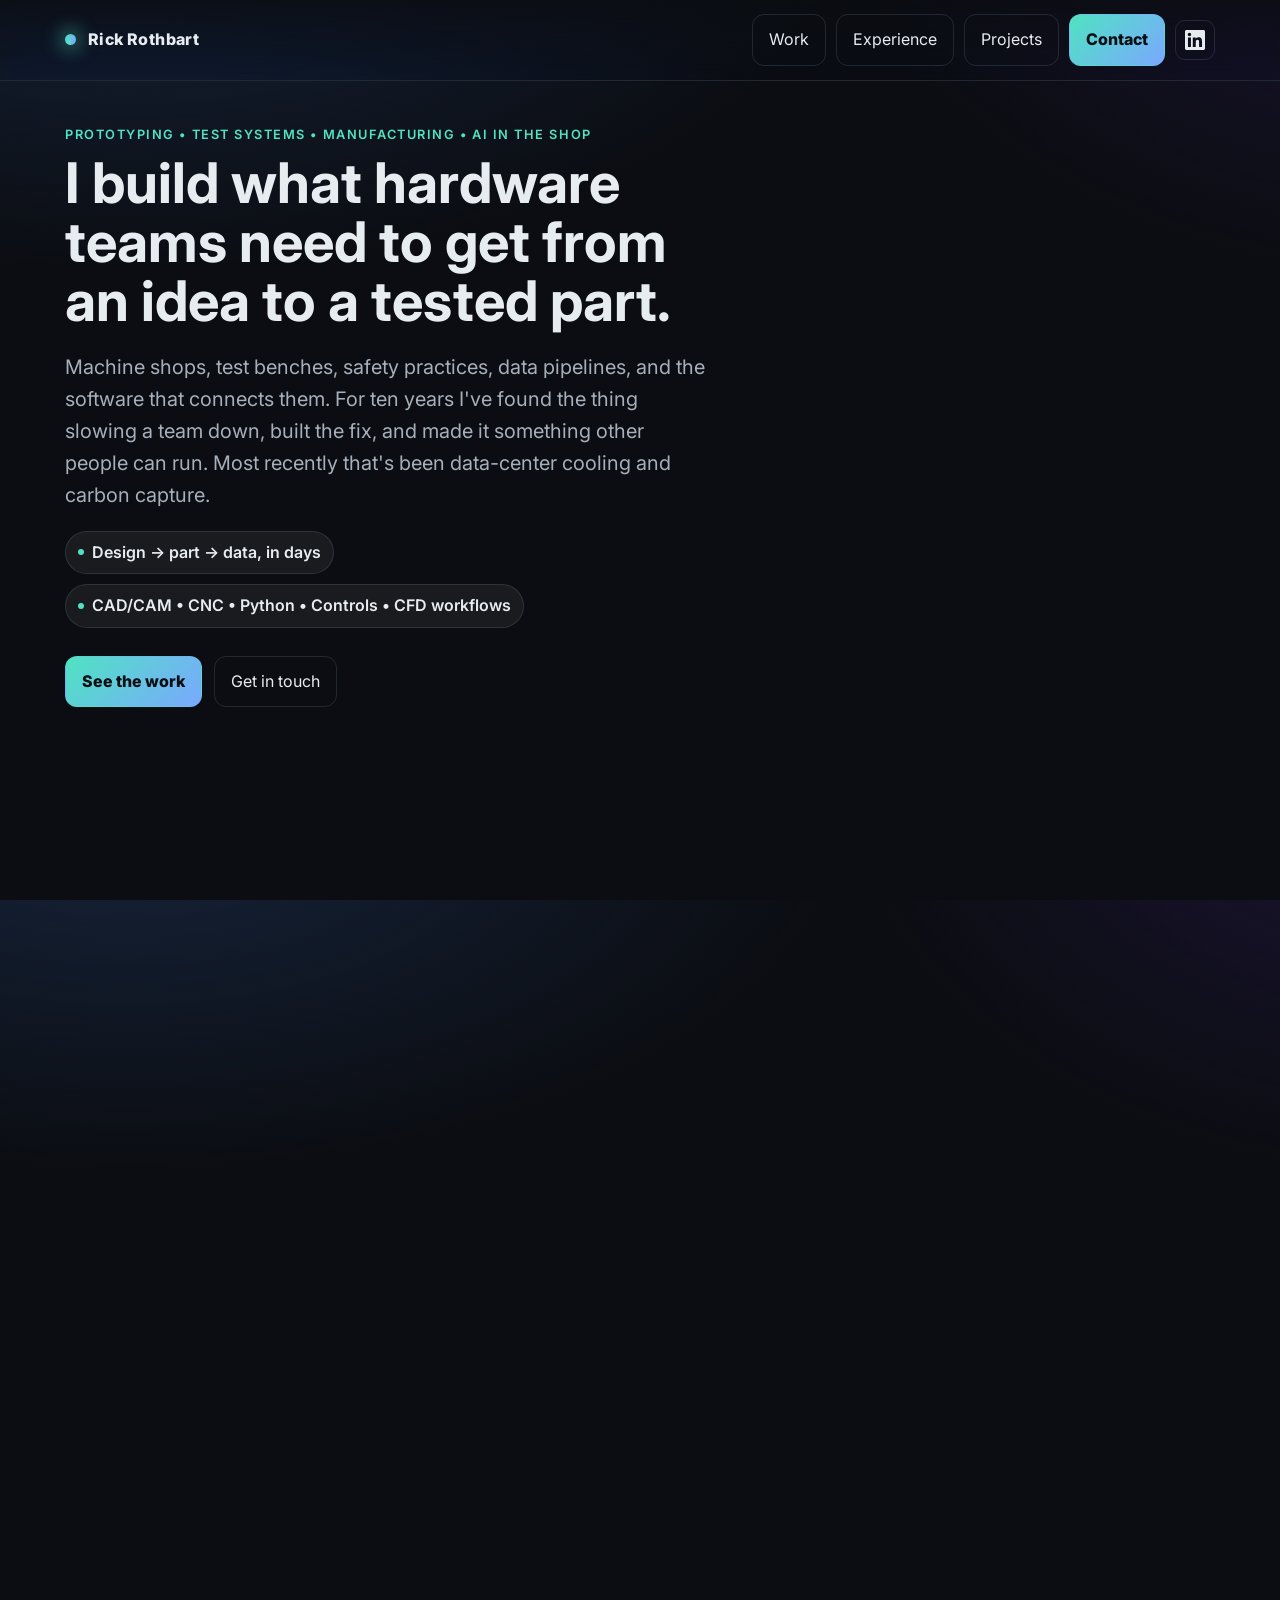
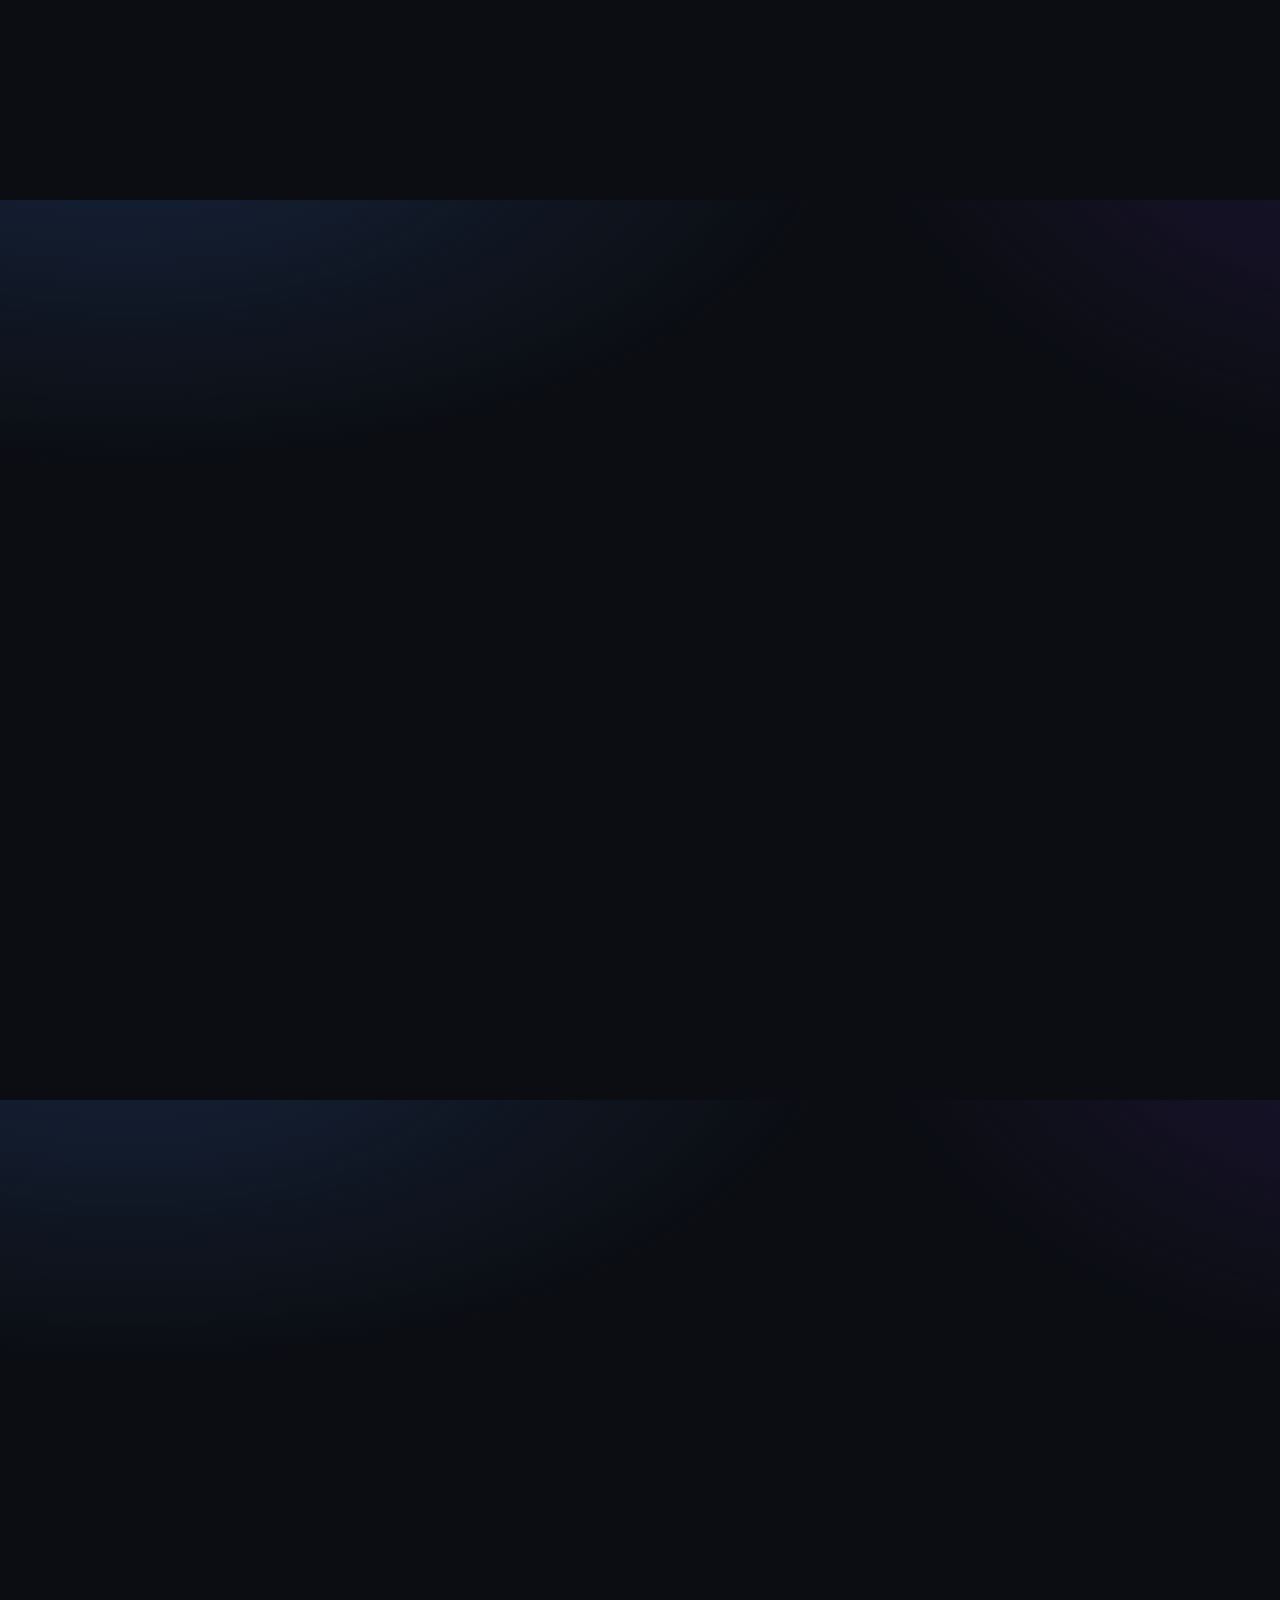
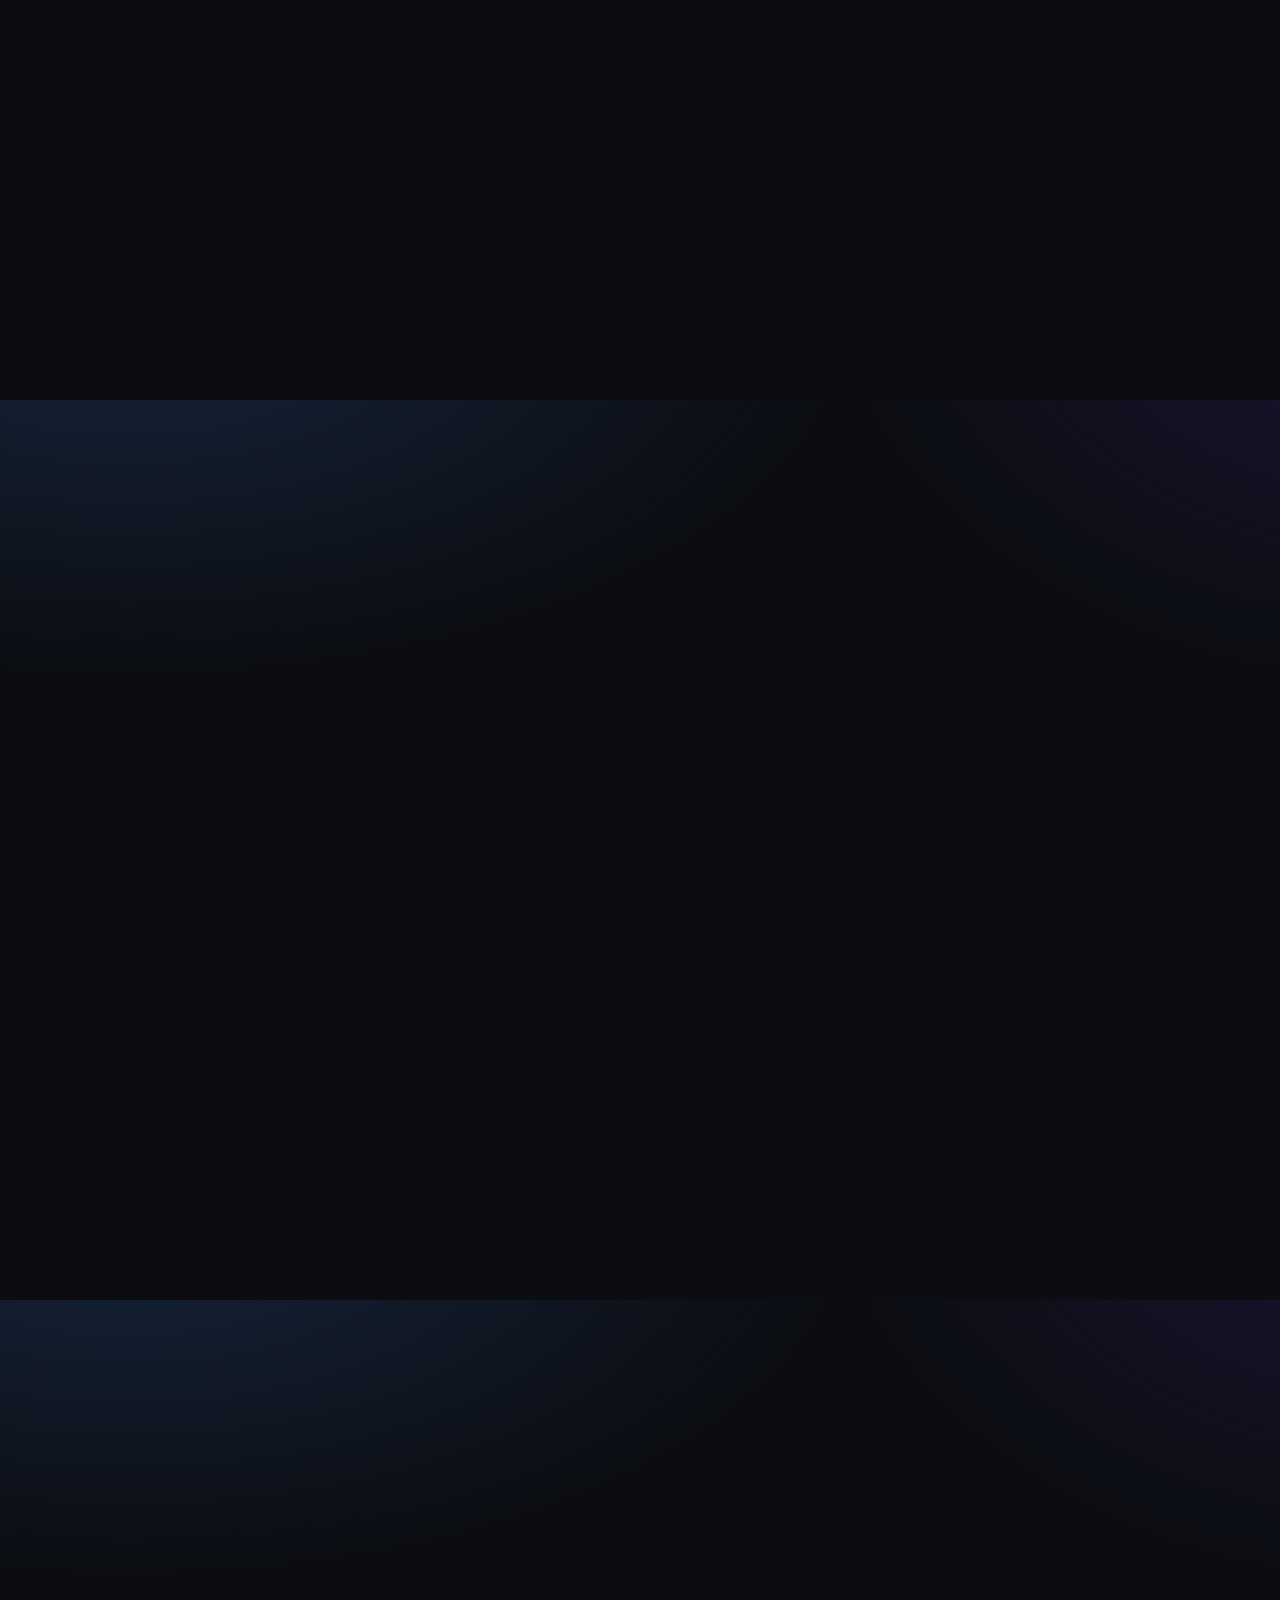
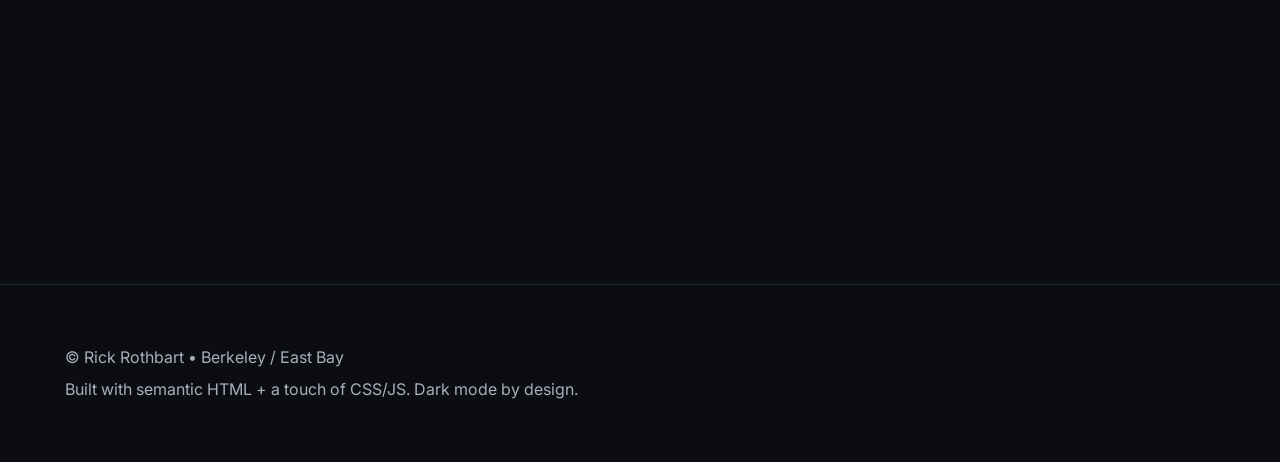
==== rickrothbart.html @ 68c0eac2 "Reframe portfolio around capability building and add Orbital work Rewrite the hero, add a What I Do " ====
<!DOCTYPE html>
<html lang="en">

<head>
  <meta charset="utf-8" />
  <meta name="viewport" content="width=device-width, initial-scale=1, viewport-fit=cover" />
  <title>Rick Rothbart — Prototyping, Test Systems & Engineering Capability</title>
  <meta name="description" content="Rick Rothbart builds the shops, test benches, safety practices and software that hardware R&amp;D teams need to get from an idea to a tested part." />
  
  <!-- Favicon -->
  <link rel="icon" type="image/svg+xml" href="favicon.svg">
  <link rel="icon" type="image/x-icon" href="favicon.ico">
  <link rel="apple-touch-icon" sizes="180x180" href="apple-touch-icon.svg">
  <link rel="manifest" href="site.webmanifest">
  
  <link rel="preconnect" href="https://fonts.googleapis.com">
  <link href="https://fonts.googleapis.com/css2?family=Inter:wght@300;400;600;800&display=swap" rel="stylesheet">
  <script src="https://www.google.com/recaptcha/api.js" async defer></script>
  <style>
    :root {
      --bg: #0b0d12;
      --panel: #11141c;
      --ink: #e7ecf1;
      --muted: #a7b0ba;
      --brand: #50e3c2;
      --brand-2: #7aa8ff;
      --outline: rgba(127, 150, 173, .20);
      --glass: rgba(255, 255, 255, .06);

      /* Logo card system */
      --logo-height: 120px;
      /* desktop */
      --logo-height-sm: 90px;
      /* mobile */
      --logo-pad: 18px;
      --logo-radius: 18px;
    }

    * {
      box-sizing: border-box
    }

    html,
    body {
      height: 100%
    }

    body {
      margin: 0;
      background:
        radial-gradient(1200px 600px at 10% -10%, #142034 10%, transparent 60%),
        radial-gradient(900px 700px at 110% -20%, #1b1432 10%, transparent 65%),
        var(--bg);
      color: var(--ink);
      font: 16px/1.6 Inter, system-ui, -apple-system, Segoe UI, Roboto, "Helvetica Neue", Arial, sans-serif;
      overflow-x: hidden;
    }

    /* Layout */
    .container {
      width: min(1150px, 92vw);
      margin-inline: auto
    }

    /* Mobile container adjustments */
    @media (max-width: 900px) {
      .container {
        width: min(1150px, 90vw);
        padding-left: max(env(safe-area-inset-left), 16px);
        padding-right: max(env(safe-area-inset-right), 16px);
      }
    }

    section {
      padding: 88px 0
    }

    .grid {
      display: grid;
      gap: 28px
    }

    .two {
      grid-template-columns: 1.15fr .85fr
    }

    @media (max-width:900px) {
      .two {
        grid-template-columns: 1fr
      }
    }

    /* Header */
    header {
      position: sticky;
      top: 0;
      z-index: 50;
      backdrop-filter: saturate(140%) blur(10px);
      background: linear-gradient(to bottom, rgba(11, 13, 18, .85), rgba(11, 13, 18, .35) 70%, transparent);
      border-bottom: 1px solid var(--outline);
      padding-top: env(safe-area-inset-top);
    }

    .nav {
      display: flex;
      align-items: center;
      justify-content: space-between;
      padding: 14px 0
    }

    /* Mobile header adjustments */
    @media (max-width: 900px) {
      header {
        padding-top: max(env(safe-area-inset-top), 20px);
      }

      .nav {
        padding: 16px 0;
      }
    }

    .logo {
      display: flex;
      align-items: center;
      gap: 12px;
      text-decoration: none;
      color: var(--ink);
      font-weight: 800;
      letter-spacing: .4px
    }

    .logo-dot {
      width: 11px;
      height: 11px;
      border-radius: 50%;
      background: conic-gradient(from 180deg at 50% 50%, var(--brand), var(--brand-2));
      box-shadow: 0 0 18px 6px rgba(80, 227, 194, .35)
    }

    .nav a.btn {
      padding: 9px 14px;
      border: 1px solid var(--outline);
      border-radius: 10px;
      text-decoration: none;
      color: var(--ink)
    }

    .nav a.btn:hover {
      border-color: rgba(255, 255, 255, .35)
    }

    .linkedin-link {
      display: flex;
      align-items: center;
      justify-content: center;
      width: 40px;
      height: 40px;
      border: 1px solid var(--outline);
      border-radius: 10px;
      color: var(--ink);
      text-decoration: none;
      transition: all 0.3s ease;
      background: transparent;
    }

    .linkedin-link:hover {
      border-color: #0077b5;
      background: rgba(0, 119, 181, 0.1);
      color: #0077b5;
      transform: translateY(-1px);
    }

    .linkedin-link svg {
      transition: transform 0.3s ease;
    }

    .linkedin-link:hover svg {
      transform: scale(1.1);
    }

    /* Hero */
    .hero {
      padding-top: 40px
    }

    .kicker {
      color: var(--brand);
      font-weight: 600;
      letter-spacing: .12em;
      text-transform: uppercase;
      font-size: .8rem
    }

    h1 {
      margin: 8px 0 14px;
      font-size: clamp(32px, 5vw, 56px);
      line-height: 1.05
    }

    p.lede {
      color: var(--muted);
      font-size: clamp(16px, 2.4vw, 20px)
    }

    .chip {
      display: inline-flex;
      gap: 8px;
      align-items: center;
      padding: 8px 12px;
      border: 1px solid var(--outline);
      border-radius: 999px;
      background: var(--glass);
      color: var(--ink);
      font-weight: 600
    }

    .chip .dot {
      width: 6px;
      height: 6px;
      border-radius: 999px;
      background: var(--brand)
    }

    /* Photo Card */
    .photo-wrap {
      position: relative;
      aspect-ratio: 4/5;
      border-radius: 22px;
      overflow: hidden;
      background: linear-gradient(180deg, rgba(255, 255, 255, .06), rgba(255, 255, 255, .02));
      border: 1px solid var(--outline);
      box-shadow: 0 30px 80px -20px rgba(0, 0, 0, .65), 0 0 0 1px rgba(255, 255, 255, .02) inset;
      transform-style: preserve-3d;
    }

    .photo-wrap img {
      width: 100%;
      height: 100%;
      object-fit: cover;
      display: block;
      filter: saturate(1.05) contrast(1.02);
      transform: translateZ(0)
    }

    .glow {
      position: absolute;
      inset: auto -30% 8% -30%;
      height: 45%;
      background:
        radial-gradient(45% 65% at 50% 100%, rgba(80, 227, 194, .25), transparent 60%),
        radial-gradient(35% 55% at 75% 70%, rgba(122, 168, 255, .25), transparent 60%);
      filter: blur(40px);
      pointer-events: none;
      mix-blend-mode: screen;
    }

    .tag {
      position: absolute;
      left: 14px;
      top: 14px;
      background: rgba(17, 20, 28, .72);
      border: 1px solid var(--outline);
      padding: 8px 12px;
      border-radius: 10px;
      font-size: .8rem;
      color: var(--muted)
    }

    .flip-hint {
      position: absolute;
      right: 14px;
      bottom: 14px;
      background: rgba(17, 20, 28, .85);
      border: 1px solid var(--outline);
      padding: 6px 10px;
      border-radius: 8px;
      font-size: .75rem;
      color: var(--muted);
      opacity: 0;
      transition: opacity 0.3s ease;
    }

    /* Photo flip card */
    .photo-card {
      position: relative;
      aspect-ratio: 4/5;
      perspective: 1000px;
      cursor: pointer;
    }

    .photo-card-inner {
      position: relative;
      width: 100%;
      height: 100%;
      transition: transform 0.8s cubic-bezier(.4, 2, .6, 1);
      transform-style: preserve-3d;
    }

    .photo-card-front,
    .photo-card-back {
      position: absolute;
      inset: 0;
      backface-visibility: hidden;
      border-radius: 22px;
      overflow: hidden;
    }

    .photo-card-back {
      transform: rotateY(180deg);
      background: linear-gradient(180deg, rgba(255, 255, 255, .06), rgba(255, 255, 255, .02));
      border: 1px solid var(--outline);
      box-shadow: 0 30px 80px -20px rgba(0, 0, 0, .65), 0 0 0 1px rgba(255, 255, 255, .02) inset;
      display: flex;
      align-items: center;
      justify-content: center;
      padding: 24px;
    }

    .about-content {
      text-align: center;
      color: var(--ink);
    }

    .about-content h3 {
      margin: 0 0 16px;
      font-size: 1.4rem;
      color: var(--brand);
    }

    .about-content p {
      margin: 0 0 12px;
      font-size: 0.9rem;
      line-height: 1.5;
      color: var(--muted);
    }

    .skills {
      display: flex;
      flex-wrap: wrap;
      gap: 8px;
      justify-content: center;
      margin-top: 16px;
    }

    .skill-tag {
      display: inline-block;
      padding: 4px 8px;
      border-radius: 12px;
      background: rgba(80, 227, 194, .12);
      color: var(--brand);
      border: 1px solid rgba(80, 227, 194, .25);
      font-size: .75rem;
      font-weight: 600;
    }

    /* Flip on hover (desktop) */
    @media (hover:hover) and (pointer:fine) {
      .photo-card:hover .photo-card-inner {
        transform: rotateY(180deg);
      }

      .photo-card:hover .flip-hint {
        opacity: 1;
      }
    }

    /* Flip on tap (mobile): toggle via JS on touchstart */
    .photo-card.flipped .photo-card-inner {
      transform: rotateY(180deg);
    }

    /* Show hint on mobile */
    @media (max-width: 900px) {
      .flip-hint {
        opacity: 1;
      }
    }

    /* Cards */
    .card {
      background: linear-gradient(180deg, rgba(255, 255, 255, .06), rgba(255, 255, 255, .02));
      border: 1px solid var(--outline);
      border-radius: 18px;
      padding: 22px;
      box-shadow: 0 18px 40px -14px rgba(0, 0, 0, .6), 0 0 0 1px rgba(255, 255, 255, .02) inset;
    }

    .card h3 {
      margin: 0 0 6px;
      font-size: 1.05rem
    }

    .pill {
      display: inline-block;
      padding: 6px 10px;
      border-radius: 999px;
      background: rgba(80, 227, 194, .12);
      color: var(--ink);
      border: 1px solid rgba(80, 227, 194, .25);
      font-size: .8rem
    }

    /* Timeline — RIBBON STYLE */
    .timeline2-scroll {
      overflow-x: unset;
      scrollbar-width: thin;
      scrollbar-color: var(--brand) transparent;
      width: 100%;
      position: relative;
    }

    .timeline2-scroll::-webkit-scrollbar {
      height: 10px
    }

    .timeline2-scroll::-webkit-scrollbar-thumb {
      background: linear-gradient(90deg, var(--brand), var(--brand-2));
      border-radius: 999px
    }

    .timeline2-scroll::-webkit-scrollbar-track {
      background: rgba(255, 255, 255, .04);
      border-radius: 999px
    }

    .timeline2 {
      display: grid;
      grid-template-columns: repeat(3, minmax(0, 1fr));
      grid-template-rows: 1fr 64px 1fr;
      gap: 26px;
      position: relative;
      padding: 10px 6px;
      width: 100%;
      min-width: 0;
    }

    .ribbon {
      grid-column: 1 / -1;
      grid-row: 2;
      height: 16px;
      border-radius: 999px;
      background: #223042;
      position: relative;
      box-shadow: inset 0 0 0 1px rgba(255, 255, 255, .06)
    }

    .ribbon::before {
      content: "";
      position: absolute;
      inset: 0;
      background: repeating-linear-gradient(90deg, transparent 0 94px, rgba(255, 255, 255, .08) 94px 100px)
    }

    .ribbon::after {
      content: "";
      position: absolute;
      right: -18px;
      top: 50%;
      transform: translateY(-50%);
      width: 0;
      height: 0;
      border-top: 12px solid transparent;
      border-bottom: 12px solid transparent;
      border-left: 18px solid #223042;
      filter: drop-shadow(0 0 .5px rgba(255, 255, 255, .35))
    }

    .year {
      display: flex;
      align-items: center;
      justify-content: center;
      grid-row: 2
    }

    .year span {
      display: inline-flex;
      align-items: center;
      justify-content: center;
      width: 76px;
      height: 76px;
      border-radius: 50%;
      background: linear-gradient(180deg, rgba(255, 255, 255, .06), rgba(255, 255, 255, .02));
      border: 1px solid var(--outline);
      font-weight: 800;
      color: var(--ink);
      box-shadow: 0 12px 30px -16px rgba(0, 0, 0, .6)
    }

    /* Flip card */
    .event {
      position: relative
    }

    .event .t-card {
      background: none;
      border: none;
      border-radius: 16px;
      padding: 0;
      box-shadow: none;
      width: 100%;
      max-width: 100%;
      box-sizing: border-box;
      perspective: 1000px;
    }

    .t-card-inner {
      position: relative;
      width: 100%;
      height: 100%;
      min-height: 180px;
      transition: transform 0.7s cubic-bezier(.4, 2, .6, 1);
      transform-style: preserve-3d;
    }

    .t-card-front,
    .t-card-back {
      position: absolute;
      inset: 0;
      display: flex;
      align-items: center;
      justify-content: center;
      backface-visibility: hidden;
      padding: 0;
      border-radius: 16px;
      transition: all 0.3s ease;
    }

    /* Front card - no background by default */
    .t-card-front {
      background: transparent;
      border: none;
      box-shadow: none;
    }

    /* Back card - always has background */
    .t-card-back {
      transform: rotateY(180deg);
      background: linear-gradient(180deg, rgba(255, 255, 255, .06), rgba(255, 255, 255, .02));
      border: 1px solid var(--outline);
      box-shadow: 0 14px 30px -14px rgba(0, 0, 0, .6), 0 0 0 1px rgba(255, 255, 255, .02) inset;
    }

    /* Add background to front card on hover */
    .event .t-card:hover .t-card-front {
      background: linear-gradient(180deg, rgba(255, 255, 255, .06), rgba(255, 255, 255, .02));
      border: 1px solid var(--outline);
      box-shadow: 0 14px 30px -14px rgba(0, 0, 0, .6), 0 0 0 1px rgba(255, 255, 255, .02) inset;
    }

    /* Add background to front card when flipped on mobile */
    .t-card.flipped .t-card-front {
      background: linear-gradient(180deg, rgba(255, 255, 255, .06), rgba(255, 255, 255, .02));
      border: 1px solid var(--outline);
      box-shadow: 0 14px 30px -14px rgba(0, 0, 0, .6), 0 0 0 1px rgba(255, 255, 255, .02) inset;
    }

    /* Flip on hover (desktop) */
    @media (hover:hover) and (pointer:fine) {
      .event .t-card:hover .t-card-inner {
        transform: rotateY(180deg)
      }
    }

    /* Flip on tap (mobile): toggle via JS on touchstart */
    .t-card.flipped .t-card-inner {
      transform: rotateY(180deg)
    }

    .event.top {
      grid-row: 1
    }

    .event.bottom {
      grid-row: 3
    }

    .event.top::after {
      content: "";
      position: absolute;
      left: 50%;
      bottom: -18px;
      transform: translateX(-50%);
      width: 2px;
      height: 34px;
      background: repeating-linear-gradient(to bottom, rgba(167, 176, 186, .9) 0 6px, transparent 6px 12px)
    }

    .event.bottom::after {
      content: "";
      position: absolute;
      left: 50%;
      top: -18px;
      transform: translateX(-50%);
      width: 2px;
      height: 34px;
      background: repeating-linear-gradient(to top, rgba(167, 176, 186, .9) 0 6px, transparent 6px 12px)
    }

    @media (max-width:900px) {
      .timeline2 {
        min-width: 780px
      }
    }

    @media (max-width:700px) {
      .timeline2 {
        display: flex;
        flex-direction: column;
        min-width: 0;
        width: 100%;
        padding: 6px 0;
        gap: 18px
      }

      .timeline2-scroll {
        overflow-x: visible
      }

      .ribbon,
      .ribbon::after,
      .ribbon::before,
      .year {
        display: none !important
      }

      .event {
        display: flex;
        flex-direction: column;
      }

      .event.top,
      .event.bottom {
        order: 1;
        grid-column: unset;
        grid-row: unset
      }

      .event.top::after,
      .event.bottom::after {
        display: none
      }

      .event .t-card {
        padding: 0
      }

      .mobile-year {
        display: block !important;
        text-align: center;
        margin-top: 8px;
        font-size: 0.85rem;
        font-weight: 600;
        color: var(--muted);
      }
    }

    /* Hide mobile years on desktop */
    .mobile-year {
      display: none;
    }

    /* Logo-only brandmark */
    .brandmark {
      display: flex;
      align-items: center;
      justify-content: center;
      height: var(--logo-height);
      width: auto;
      min-width: var(--logo-height);
      padding: var(--logo-pad);
      border-radius: var(--logo-radius);
      background: white;
      border: 1px solid rgba(255, 255, 255, 0.1);
      box-shadow: 0 4px 12px -4px rgba(0, 0, 0, 0.3);
      transition: all 0.3s ease;
    }

    /* Enhanced shadow on hover */
    .event .t-card:hover .brandmark,
    .t-card.flipped .brandmark {
      box-shadow: 0 8px 25px -8px rgba(0, 0, 0, 0.4);
      transform: translateY(-2px);
    }

    .brandmark img {
      max-height: 100%;
      max-width: 240px;
      width: auto;
      object-fit: contain;
      display: block;
      /* Keep original brand colors by default (no inversion) */
    }

    @media (max-width:700px) {
      :root {
        --logo-height: var(--logo-height-sm)
      }
    }

    /* Footer */
    footer {
      padding: 60px 0;
      color: var(--muted);
      border-top: 1px solid var(--outline)
    }

    /* Scroll reveal */
    .reveal {
      opacity: 0;
      transform: translateY(24px);
      transition: opacity .8s cubic-bezier(.2, .65, .2, 1), transform .8s cubic-bezier(.2, .65, .2, 1)
    }

    .reveal.in {
      opacity: 1;
      transform: none
    }

    /* Buttons */
    .cta {
      display: inline-flex;
      align-items: center;
      gap: 10px;
      padding: 12px 16px;
      border-radius: 12px;
      border: 1px solid transparent;
      background: linear-gradient(135deg, var(--brand), var(--brand-2));
      color: #0a0f14;
      font-weight: 800;
      text-decoration: none
    }

    .cta:hover {
      filter: saturate(1.05) brightness(1.03)
    }

    .ghost {
      display: inline-flex;
      align-items: center;
      gap: 10px;
      padding: 12px 16px;
      border-radius: 12px;
      border: 1px solid var(--outline);
      color: var(--ink);
      text-decoration: none;
      background: transparent
    }

    .ghost:hover {
      border-color: rgba(255, 255, 255, .35)
    }

    /* Button / Chip rows */
    .btn-row {
      display: flex;
      gap: 12px;
      flex-wrap: wrap
    }

    .btn-row.center {
      justify-content: center
    }

    .chip-row {
      display: flex;
      gap: 10px;
      flex-wrap: wrap;
      margin: 18px 0 28px
    }

    /* Contact Form */
    .contact-form {
      display: flex;
      flex-direction: column;
      gap: 20px;
    }

    .form-grid {
      display: grid;
      grid-template-columns: 1fr 1fr;
      gap: 20px;
    }

    .form-group {
      display: flex;
      flex-direction: column;
      gap: 8px;
    }

    .form-group label {
      font-weight: 600;
      font-size: 0.9rem;
      color: var(--ink);
    }

    .form-group input,
    .form-group select,
    .form-group textarea {
      padding: 12px 16px;
      border: 1px solid var(--outline);
      border-radius: 10px;
      background: rgba(255, 255, 255, 0.08);
      color: var(--ink);
      font-family: inherit;
      font-size: 0.95rem;
      transition: border-color 0.3s ease, box-shadow 0.3s ease;
    }

    .form-group input:focus,
    .form-group select:focus,
    .form-group textarea:focus {
      outline: none;
      border-color: var(--brand);
      box-shadow: 0 0 0 3px rgba(80, 227, 194, 0.1);
    }

    .form-group textarea {
      resize: vertical;
      min-height: 120px;
    }

    .form-group input::placeholder,
    .form-group textarea::placeholder {
      color: var(--muted);
      opacity: 0.8;
    }

    .form-group select option {
      background: var(--panel);
      color: var(--ink);
    }

    .form-actions {
      display: flex;
      flex-direction: column;
      gap: 16px;
      align-items: flex-start;
    }

    .form-note {
      font-size: 0.9rem;
      color: var(--muted);
    }

    /* reCAPTCHA styling */
    .g-recaptcha {
      transform: scale(0.9);
      transform-origin: 0 0;
      margin: 8px 0;
    }

    @media (max-width: 600px) {
      .g-recaptcha {
        transform: scale(0.8);
      }
    }

    /* Hamburger Menu Styles */
    .hamburger-btn {
      display: none;
      flex-direction: column;
      justify-content: center;
      align-items: center;
      width: 40px;
      height: 40px;
      border: 1px solid var(--outline);
      border-radius: 10px;
      background: transparent;
      cursor: pointer;
      transition: all 0.3s ease;
      padding: 0;
      gap: 3px;
    }

    .hamburger-btn:hover {
      border-color: rgba(255, 255, 255, .35);
      background: rgba(255, 255, 255, .05);
    }

    .hamburger-line {
      width: 18px;
      height: 2px;
      background: var(--ink);
      border-radius: 1px;
      transition: all 0.3s cubic-bezier(0.4, 0, 0.2, 1);
      transform-origin: center;
    }

    /* Hamburger animation when active */
    .hamburger-btn.active .hamburger-line:nth-child(1) {
      transform: translateY(5px) rotate(45deg);
    }

    .hamburger-btn.active .hamburger-line:nth-child(2) {
      opacity: 0;
      transform: scaleX(0);
    }

    .hamburger-btn.active .hamburger-line:nth-child(3) {
      transform: translateY(-5px) rotate(-45deg);
    }

    /* Mobile Menu Overlay */
    .mobile-menu-overlay {
      position: fixed;
      top: 0;
      left: 0;
      right: 0;
      bottom: 0;
      background: rgba(11, 13, 18, 0.98);
      backdrop-filter: blur(10px);
      z-index: 1000;
      display: flex;
      align-items: center;
      justify-content: center;
      opacity: 0;
      visibility: hidden;
      transition: all 0.3s cubic-bezier(0.4, 0, 0.2, 1);
    }

    .mobile-menu-overlay.active {
      opacity: 1;
      visibility: visible;
    }

    .mobile-menu-content {
      position: relative;
      width: 90%;
      max-width: 400px;
      text-align: center;
      transform: translateY(20px);
      transition: transform 0.3s cubic-bezier(0.4, 0, 0.2, 1);
    }

    .mobile-menu-overlay.active .mobile-menu-content {
      transform: translateY(0);
    }

    .close-btn {
      position: absolute;
      top: -20px;
      right: 0;
      width: 40px;
      height: 40px;
      border: 1px solid var(--outline);
      border-radius: 10px;
      background: rgba(255, 255, 255, 0.05);
      color: var(--ink);
      cursor: pointer;
      transition: all 0.3s ease;
      display: flex;
      align-items: center;
      justify-content: center;
    }

    .close-btn:hover {
      border-color: rgba(255, 255, 255, .35);
      background: rgba(255, 255, 255, .1);
      transform: rotate(90deg);
    }

    .mobile-menu-nav {
      display: flex;
      flex-direction: column;
      gap: 24px;
      margin-top: 40px;
    }

    .mobile-menu-link {
      display: flex;
      align-items: center;
      justify-content: center;
      gap: 12px;
      padding: 16px 24px;
      border: 1px solid var(--outline);
      border-radius: 12px;
      background: rgba(255, 255, 255, 0.05);
      color: var(--ink);
      text-decoration: none;
      font-weight: 600;
      font-size: 1.1rem;
      transition: all 0.3s ease;
      transform: translateY(10px);
      opacity: 0;
    }

    .mobile-menu-overlay.active .mobile-menu-link {
      transform: translateY(0);
      opacity: 1;
    }

    /* Staggered animation for menu links */
    .mobile-menu-overlay.active .mobile-menu-link:nth-child(1) { transition-delay: 0.1s; }
    .mobile-menu-overlay.active .mobile-menu-link:nth-child(2) { transition-delay: 0.15s; }
    .mobile-menu-overlay.active .mobile-menu-link:nth-child(3) { transition-delay: 0.2s; }
    .mobile-menu-overlay.active .mobile-menu-link:nth-child(4) { transition-delay: 0.25s; }

    .mobile-menu-link:hover {
      border-color: rgba(255, 255, 255, .35);
      background: rgba(255, 255, 255, .1);
      transform: translateY(-2px);
    }

    .mobile-menu-link.linkedin {
      background: linear-gradient(135deg, var(--brand), var(--brand-2));
      color: #0a0f14;
      border-color: transparent;
    }

    .mobile-menu-link.linkedin:hover {
      filter: saturate(1.05) brightness(1.03);
      border-color: transparent;
    }

    /* Responsive behavior */
    @media (max-width: 900px) {
      .desktop-nav {
        display: none !important;
      }

      .hamburger-btn {
        display: flex;
      }
    }

    /* Mobile simplifications */
    @media (max-width:600px) {
      .btn-row {
        flex-direction: column
      }

      .btn-row .cta,
      .btn-row .ghost {
        width: 100%;
        justify-content: center
      }

      .chip-row {
        gap: 8px
      }

      .chip {
        width: 100%;
        justify-content: space-between
      }

      .nav a.btn {
        padding: 10px 12px
      }

      .form-grid {
        grid-template-columns: 1fr;
        gap: 16px;
      }

      .form-actions {
        align-items: stretch;
      }

      .form-actions .cta {
        width: 100%;
        justify-content: center;
      }
    }

    /* Creative Projects Grid */
    .projects-grid {
      grid-template-columns: repeat(3, 1fr);
    }

    @media (max-width:900px) {
      .projects-grid {
        grid-template-columns: 1fr;
      }
    }

    .project-card {
      display: flex;
      flex-direction: column;
      height: 100%;
    }

    .project-card h3 {
      margin: 0 0 10px;
      font-size: 1.15rem;
    }

    .project-card p {
      color: var(--muted);
      font-size: 0.95rem;
      line-height: 1.5;
      margin: 0 0 16px;
      flex-grow: 1;
    }

    .project-tags {
      display: flex;
      flex-wrap: wrap;
      gap: 8px;
      margin-bottom: 18px;
    }

    .project-link {
      display: inline-flex;
      align-items: center;
      gap: 8px;
      padding: 10px 14px;
      border: 1px solid var(--outline);
      border-radius: 10px;
      color: var(--ink);
      text-decoration: none;
      font-weight: 600;
      font-size: 0.9rem;
      transition: all 0.3s ease;
      margin-top: auto;
      width: fit-content;
    }

    .project-link:hover {
      border-color: var(--brand);
      color: var(--brand);
    }

    .project-link svg {
      transition: transform 0.3s ease;
    }

    .project-link:hover svg {
      transform: translateX(3px);
    }
    /* Approach + work grids */
    .approach-grid {
      grid-template-columns: repeat(4, 1fr);
      gap: 20px;
    }

    .approach-grid .card p {
      margin: 0;
      color: var(--muted);
      font-size: 0.95rem;
      line-height: 1.5;
    }

    .work-grid {
      grid-template-columns: repeat(3, 1fr);
      gap: 20px;
    }

    @media (max-width:1000px) {
      .approach-grid,
      .work-grid {
        grid-template-columns: repeat(2, 1fr);
      }
    }

    @media (max-width:640px) {
      .approach-grid,
      .work-grid {
        grid-template-columns: 1fr;
      }
    }

    .work-card {
      display: flex;
      flex-direction: column;
    }

    .work-card .org {
      color: var(--brand);
      font-size: .72rem;
      font-weight: 600;
      letter-spacing: .08em;
      text-transform: uppercase;
      margin-bottom: 8px;
    }

    .work-card p {
      font-size: 0.95rem;
      line-height: 1.5;
      margin: 0 0 14px;
    }

    .work-card p:last-child {
      margin: auto 0 0;
      color: var(--muted);
    }
  </style>
</head>

<body>
  <header>
    <div class="container nav">
      <a class="logo" href="#">
        <span class="logo-dot"></span>
        <span>Rick&nbsp;Rothbart</span>
      </a>
      <!-- Desktop Navigation -->
      <nav class="desktop-nav" style="display:flex; gap:10px; align-items:center">
        <a class="ghost" href="#work">Work</a>
        <a class="ghost" href="#experience">Experience</a>
        <a class="ghost" href="#projects">Projects</a>
        <a class="cta" href="#contact">Contact</a>
        <a class="linkedin-link" href="https://www.linkedin.com/in/richardrothbart/" target="_blank" rel="noopener"
          aria-label="LinkedIn Profile">
          <svg width="20" height="20" viewBox="0 0 24 24" fill="currentColor">
            <path
              d="M20.447 20.452h-3.554v-5.569c0-1.328-.027-3.037-1.852-3.037-1.853 0-2.136 1.445-2.136 2.939v5.667H9.351V9h3.414v1.561h.046c.477-.9 1.637-1.85 3.37-1.85 3.601 0 4.267 2.37 4.267 5.455v6.286zM5.337 7.433c-1.144 0-2.063-.926-2.063-2.065 0-1.138.92-2.063 2.063-2.063 1.14 0 2.064.925 2.064 2.063 0 1.139-.925 2.065-2.064 2.065zm1.782 13.019H3.555V9h3.564v11.452zM22.225 0H1.771C.792 0 0 .774 0 1.729v20.542C0 23.227.792 24 1.771 24h20.451C23.2 24 24 23.227 24 22.271V1.729C24 .774 23.2 0 22.222 0h.003z" />
          </svg>
        </a>
      </nav>

      <!-- Mobile Hamburger Menu Button -->
      <button class="hamburger-btn" aria-label="Open mobile menu" aria-expanded="false">
        <span class="hamburger-line"></span>
        <span class="hamburger-line"></span>
        <span class="hamburger-line"></span>
      </button>
    </div>
  </header>

  <!-- Mobile Menu Overlay -->
  <div id="mobileMenuOverlay" class="mobile-menu-overlay">
    <div class="mobile-menu-content">
      <button class="close-btn" aria-label="Close mobile menu">
        <svg width="24" height="24" viewBox="0 0 24 24" fill="none" stroke="currentColor" stroke-width="2">
          <line x1="18" y1="6" x2="6" y2="18"></line>
          <line x1="6" y1="6" x2="18" y2="18"></line>
        </svg>
      </button>
      <nav class="mobile-menu-nav">
        <a class="mobile-menu-link" href="#work">Work</a>
        <a class="mobile-menu-link" href="#experience">Experience</a>
        <a class="mobile-menu-link" href="#projects">Projects</a>
        <a class="mobile-menu-link" href="#contact">Contact</a>
        <a class="mobile-menu-link linkedin" href="https://www.linkedin.com/in/richardrothbart/" target="_blank" rel="noopener">
          <svg width="20" height="20" viewBox="0 0 24 24" fill="currentColor">
            <path d="M20.447 20.452h-3.554v-5.569c0-1.328-.027-3.037-1.852-3.037-1.853 0-2.136 1.445-2.136 2.939v5.667H9.351V9h3.414v1.561h.046c.477-.9 1.637-1.85 3.37-1.85 3.601 0 4.267 2.37 4.267 5.455v6.286zM5.337 7.433c-1.144 0-2.063-.926-2.063-2.065 0-1.138.92-2.063 2.063-2.063 1.14 0 2.064.925 2.064 2.063 0 1.139-.925 2.065-2.064 2.065zm1.782 13.019H3.555V9h3.564v11.452zM22.225 0H1.771C.792 0 0 .774 0 1.729v20.542C0 23.227.792 24 1.771 24h20.451C23.2 24 24 23.227 24 22.271V1.729C24 .774 23.2 0 22.222 0h.003z" />
          </svg>
          LinkedIn
        </a>
      </nav>
    </div>
  </div>

  <!-- HERO -->
  <section class="hero">
    <div class="container grid two">
      <div class="reveal in">
        <span class="kicker">Prototyping • Test Systems • Manufacturing • AI in the Shop</span>
        <h1>I build what hardware teams need to get from an idea to a tested part.</h1>
        <p class="lede">
          Machine shops, test benches, safety practices, data pipelines, and the software that connects them. For ten
          years I've found the thing slowing a team down, built the fix, and made it something other people can run.
          Most recently that's been data-center cooling and carbon capture.
        </p>
        <div class="chip-row">
          <span class="chip"><span class="dot"></span> Design → part → data, in days</span>
          <span class="chip"><span class="dot"></span> CAD/CAM • CNC • Python • Controls • CFD workflows</span>
        </div>
        <div class="btn-row">
          <a class="cta" href="#work">See the work</a>
          <a class="ghost" href="#contact">Get in touch</a>
        </div>
      </div>

      <!-- Photo Card -->
      <div class="reveal">
        <div class="photo-card" data-flip>
          <div class="photo-card-inner">
            <div class="photo-card-front">
              <div class="photo-wrap" aria-label="Portrait of Rick in the Sierra Nevada">
                <img src="rick.jpg" alt="Rick Rothbart outdoors in the Sierra Nevada" loading="lazy" />
                <div class="glow"></div>
                <div class="tag">Berkeley ↔ East Bay</div>
                <div class="flip-hint">Click to learn more</div>
              </div>
            </div>
            <div class="photo-card-back">
              <div class="about-content">
                <h3>About Me</h3>
                <p>Born and raised in the Bay Area, I'm passionate about how we can reduce our impact on our beautiful
                  and fragile world.</p>
                <p>If I'm not building hardware, I'm outside in nature where I feel most inspired.</p>
                <div class="skills">
                  <span class="skill-tag">Backpacking</span>
                  <span class="skill-tag">Art sculptures</span>
                  <span class="skill-tag">Community building</span>
                  <span class="skill-tag">Fixing trucks</span>
                </div>
              </div>
            </div>
          </div>
        </div>
      </div>
    </div>
  </section>

  <!-- APPROACH -->
  <section id="approach" style="padding-bottom:0">
    <div class="container grid" style="gap:20px">
      <div class="reveal">
        <h2 style="margin:0 0 8px; font-size:clamp(24px, 3.2vw, 36px)">What I Do</h2>
        <p class="lede">The projects change. These four things show up in all of them.</p>
      </div>

      <div class="grid approach-grid">
        <article class="card reveal">
          <h3>Build the capability</h3>
          <p>A single prototype helps once. A shop, a bench or a workflow keeps paying off, so I look for what the
            team is missing and build that.</p>
        </article>
        <article class="card reveal">
          <h3>Work across the gaps</h3>
          <p>Mechanical design, machining, fluids, controls, simulation, software. I know enough of each to catch the
            problems that sit between specialists.</p>
        </article>
        <article class="card reveal">
          <h3>Check the evidence</h3>
          <p>Calibrate the fixture, look at the trend and not only the error score, run the hazard review, and keep a
            person in the loop when software drives a machine.</p>
        </article>
        <article class="card reveal">
          <h3>Hand it over</h3>
          <p>Procedures, training and documentation so the thing keeps working when I'm not in the room. I started
            out teaching, and it stuck.</p>
        </article>
      </div>
    </div>
  </section>

  <!-- HIGHLIGHTS -->
  <section id="work">
    <div class="container grid" style="gap:20px">
      <div class="reveal">
        <h2 style="margin:0 0 8px; font-size:clamp(24px, 3.2vw, 36px)">Selected Work</h2>
        <p class="lede">Newest first. The big results belong to the teams; this is the part I built or led.</p>
      </div>

      <div class="grid work-grid">
        <article class="card work-card reveal">
          <span class="org">Orbital Materials · 2025 →</span>
          <h3>In-House Prototyping for Cooling Hardware</h3>
          <p>Led the introduction of CNC machining and 3D printing for the cooling team: picked the manufacturing approach, commissioned the equipment, and set up the CAD/CAM, print-prep and operating workflows.</p>
          <p><span class="pill">Result</span> Suitable parts now go from design to a physical prototype in days. Outside fabrication can take weeks or months, so the team gets more design iterations per test cycle.</p>
        </article>
        <article class="card work-card reveal">
          <span class="org">Orbital Materials · 2025 →</span>
          <h3>AI-Assisted Machining with a Person in the Loop</h3>
          <p>Connected AI engineering software to the CNC so design changes reach the machine faster. Built operator confirmation and machine-state checks into the workflow, with clear limits on what software is allowed to command.</p>
          <p><span class="pill">Result</span> Faster fabrication without handing the machine to software. What I learned on the shop floor went back into the product as merged improvements.</p>
        </article>
        <article class="card work-card reveal">
          <span class="org">Orbital Materials · 2025 →</span>
          <h3>Test Bench: Concept, Hazard Review, Commissioning</h3>
          <p>Proposed the simpler single-cold-plate bench the team adopted and led its early design. Led the hazard reviews, wrote a respiratory protection program with outside specialists, and did the troubleshooting and vendor work to keep rigs running.</p>
          <p><span class="pill">Result</span> A bench the team could operate consistently, with documented safeguards and training in place as testing expanded.</p>
        </article>
        <article class="card work-card reveal">
          <span class="org">Orbital Materials · 2025 →</span>
          <h3>Simulation and Test Data You Can Act On</h3>
          <p>Built tooling to run, monitor and recover CFD simulations, and helped set up the first analysis workflows linking measurements, plots, hypotheses and next experiments. Also set up shared, versioned P&amp;IDs across rigs.</p>
          <p><span class="pill">Result</span> Unblocked colleagues stuck on infrastructure, and caught a model comparison where good-looking aggregate error scores were hiding wrong trends.</p>
        </article>
        <article class="card work-card reveal">
          <span class="org">Noya · 2023–25</span>
          <h3>Thermal-Uniformity Joule-Heating Bench</h3>
          <p>Built a vertical test rig with three thermal cameras at 120° and a Python UI acting as the PID brain to heat sorbents to set-point, log frames to Postgres, and auto-stitch temperature maps.</p>
          <p><span class="pill">Result</span> Cut test time from ~30–40 min/unit to ~5–10 min, freed engineers from babysitting, and unblocked throughput for ~1,000 parts.</p>
        </article>
        <article class="card work-card reveal">
          <span class="org">Noya · 2023–25</span>
          <h3>Pressure-Drop Fixture (500 SLPM)</h3>
          <p>Designed a clamp fixture with load-cell readout for consistent sealing, drove an MFC and differential pressure transmitter from a Raspberry Pi, and logged temp/RH for correlations.</p>
          <p><span class="pill">Result</span> High-throughput, reproducible ∆P across monoliths, calibrated against a known-ID/length pipe model and validated across labs.</p>
        </article>
        <article class="card work-card reveal">
          <span class="org">Noya · 2023–25</span>
          <h3>Modulita Build Leadership</h3>
          <p>Ran daily stand-ups across Controls, Process, Mechanical, and Electrical; sequenced the build schedule, surfaced blockers and at-risk items, and kept leadership current on status.</p>
          <p><span class="pill">Result</span> Hit an aggressive three-week build target and kept four teams unblocked on the critical path.</p>
        </article>
        <article class="card work-card reveal">
          <span class="org">Noya · 2023–25</span>
          <h3>Fabrication Shop from Zero → Productive</h3>
          <p>Scoped requirements across teams, laid out a 2,000 sq-ft space in CAD, sourced key tools (mills, saws, waterjet/laser access), and wrote the procedures and training for rapid iteration.</p>
          <p><span class="pill">Result</span> In-house capability turned multi-week waits into same-day parts.</p>
        </article>
        <article class="card work-card reveal">
          <span class="org">Laney College · 2016–23</span>
          <h3>A Makerspace and 1,500+ Students</h3>
          <p>Built the makerspace program and ran a multi-tool lab. Taught laser cutting, CNC and 3D printing to people who had mostly never touched the machines.</p>
          <p><span class="pill">Result</span> More than 1,500 students trained, and the habit I still work from: a tool only counts once other people can use it safely without me.</p>
        </article>
      </div>
    </div>
  </section>

  <!-- EXPERIENCE (Logo-only, flippable cards) -->
  <section id="experience">
    <div class="container grid" style="gap:22px">
      <div class="reveal">
        <h2 style="margin:0 0 8px; font-size:clamp(24px, 3.2vw, 36px)">Experience Timeline</h2>
        <p class="lede">Teams I've worked with</p>
      </div>

      <div class="card reveal">
        <div class="timeline2-scroll">
          <div class="timeline2">
            <div class="ribbon"></div>

            <!-- Laney -->
            <div class="event top" style="grid-column:1">
              <div class="t-card" data-flip>
                <div class="t-card-inner">
                  <div class="t-card-front">
                    <div class="brandmark"><img src="laney.png" alt="Laney College logo" loading="lazy"></div>
                  </div>
                  <div class="t-card-back">
                    <div
                      style="padding:16px; text-align:center; height:100%; display:flex; flex-direction:column; justify-content:center;">
                      <h4 style="margin:0 0 8px; font-size:0.9rem;"><a href="https://laney.edu/cte/digfab/fablab"
                          target="_blank" rel="noopener" style="color:var(--brand); text-decoration:none;">Laney
                          College</a></h4>
                      <p style="margin:0 0 6px; font-size:0.8rem; font-weight:600">Makerspace Director</p>
                      <p style="margin:0; font-size:0.75rem; color:var(--muted); line-height:1.3">Built the program;
                        taught 1,500+ students laser/CNC/3D printing; ran a multi‑tool lab.</p>
                    </div>
                  </div>
                </div>
              </div>
              <div class="mobile-year">2016–23</div>
            </div>
            <div class="year" style="grid-column:1"><span>2016–23</span></div>

            <!-- Noya -->
            <div class="event bottom" style="grid-column:2">
              <div class="t-card" data-flip>
                <div class="t-card-inner">
                  <div class="t-card-front">
                    <div class="brandmark"><img src="Noya Logo Vertical.png" alt="Noya logo" loading="lazy"></div>
                  </div>
                  <div class="t-card-back">
                    <div
                      style="padding:16px; text-align:center; height:100%; display:flex; flex-direction:column; justify-content:center;">
                      <h4 style="margin:0 0 8px; font-size:0.9rem;"><a href="https://noya.co" target="_blank"
                          rel="noopener" style="color:var(--brand); text-decoration:none;">Noya</a></h4>
                      <p style="margin:0 0 6px; font-size:0.8rem; font-weight:600">ME Tech / Acting Manufacturing
                        Engineer</p>
                      <p style="margin:0; font-size:0.75rem; color:var(--muted); line-height:1.3">Automated test benches, shop
                        build‑out from zero, and cross‑functional build leadership for DAC.</p>
                    </div>
                  </div>
                </div>
              </div>
              <div class="mobile-year">2023–25</div>
            </div>
            <div class="year" style="grid-column:2"><span>2023–25</span></div>

            <!-- Orbital -->
            <div class="event top" style="grid-column:3">
              <div class="t-card" data-flip>
                <div class="t-card-inner">
                  <div class="t-card-front">
                    <div class="brandmark"><img src="orbital.svg" alt="Orbital Materials logo" loading="lazy"></div>
                  </div>
                  <div class="t-card-back">
                    <div
                      style="padding:16px; text-align:center; height:100%; display:flex; flex-direction:column; justify-content:center;">
                      <h4 style="margin:0 0 8px; font-size:0.9rem;"><a href="https://orbitalmaterials.com/"
                          target="_blank" rel="noopener" style="color:var(--brand); text-decoration:none;">Orbital
                          Materials</a></h4>
                      <p style="margin:0 0 6px; font-size:0.8rem; font-weight:600">Prototype Researcher</p>
                      <p style="margin:0; font-size:0.75rem; color:var(--muted); line-height:1.3">Data‑center cooling & integrated DAC:
                        in‑house machining, test benches, safety, and AI‑assisted engineering workflows.</p>
                    </div>
                  </div>
                </div>
              </div>
              <div class="mobile-year">2025 →</div>
            </div>
            <div class="year" style="grid-column:3"><span>2025 →</span></div>
          </div>
        </div>
      </div>
    </div>
  </section>

  <!-- CREATIVE PROJECTS -->
  <section id="projects">
    <div class="container grid" style="gap:20px">
      <div class="reveal">
        <h2 style="margin:0 0 8px; font-size:clamp(24px, 3.2vw, 36px)">Creative Projects</h2>
        <p class="lede">Personal apps and experiments I've built on the side—blending code, design, and curiosity.</p>
      </div>

      <div class="grid projects-grid">
        <article class="card project-card reveal">
          <h3>Couples Expense Tracker</h3>
          <p>A shared expense tracking app built for couples to manage finances together—split bills, track spending categories, and settle up easily.</p>
          <div class="project-tags">
            <span class="pill">React</span>
            <span class="pill">Full Stack</span>
          </div>
          <a class="project-link" href="https://expenses.rickrothbart.com" target="_blank" rel="noopener">
            View Project
            <svg width="16" height="16" viewBox="0 0 24 24" fill="none" stroke="currentColor" stroke-width="2" stroke-linecap="round" stroke-linejoin="round">
              <path d="M5 12h14M12 5l7 7-7 7"/>
            </svg>
          </a>
        </article>

        <article class="card project-card reveal">
          <h3>Calorie & Macro Tracker</h3>
          <p>AI-powered nutrition tracking that makes logging meals effortless—snap a photo or describe your food, and let AI handle the rest.</p>
          <div class="project-tags">
            <span class="pill">React</span>
            <span class="pill">AI</span>
            <span class="pill">Vision API</span>
          </div>
          <a class="project-link" href="https://macroai.rickrothbart.com" target="_blank" rel="noopener">
            View Project
            <svg width="16" height="16" viewBox="0 0 24 24" fill="none" stroke="currentColor" stroke-width="2" stroke-linecap="round" stroke-linejoin="round">
              <path d="M5 12h14M12 5l7 7-7 7"/>
            </svg>
          </a>
        </article>

        <article class="card project-card reveal">
          <h3>Wealth Inequality Visualizer</h3>
          <p>An interactive single-page app that makes wealth distribution tangible—see how the numbers stack up in ways that are hard to ignore.</p>
          <div class="project-tags">
            <span class="pill">React</span>
            <span class="pill">Data Viz</span>
          </div>
          <a class="project-link" href="https://8bitwealth.vercel.app" target="_blank" rel="noopener">
            View Project
            <svg width="16" height="16" viewBox="0 0 24 24" fill="none" stroke="currentColor" stroke-width="2" stroke-linecap="round" stroke-linejoin="round">
              <path d="M5 12h14M12 5l7 7-7 7"/>
            </svg>
          </a>
        </article>
      </div>
    </div>
  </section>

  <!-- CONTACT FORM -->
  <section id="contact">
    <div class="container grid" style="gap:22px">
      <div class="reveal">
        <h2 style="margin:0 0 8px; font-size:clamp(24px, 3.2vw, 36px)">Let's Build Something</h2>
        <p class="lede">Got a hardware problem that needs a shop, a bench, or a faster way to test? Drop me a line.</p>
      </div>

      <div class="card reveal">
        <form class="contact-form" action="https://k4jp7upqmcfmchbj35jb3jlojq0civky.lambda-url.us-west-1.on.aws/" method="POST">
          <div class="form-grid">
            <div class="form-group">
              <label for="name">Name</label>
              <input type="text" id="name" name="name" required>
            </div>
            <div class="form-group">
              <label for="email">Email</label>
              <input type="email" id="email" name="email" required>
            </div>
          </div>
          <div class="form-group">
            <label for="company">Company</label>
            <input type="text" id="company" name="company">
          </div>
          <div class="form-group">
            <label for="project">Project Type</label>
            <select id="project" name="project">
              <option value="">Select a project type</option>
              <option value="prototype">Prototype Development</option>
              <option value="test-systems">Test Systems & Automation</option>
              <option value="build-leadership">Build Leadership</option>
              <option value="fab-setup">Fabrication Setup</option>
              <option value="consulting">Technical Consulting</option>
              <option value="other">Other</option>
            </select>
          </div>
          <div class="form-group">
            <label for="message">Tell me about your challenge</label>
            <textarea id="message" name="message" rows="5"
              placeholder="What's the first-of-a-kind problem you're trying to solve? What's the timeline? Any specific technical requirements?"
              required></textarea>
          </div>
          <div class="form-group">
            <div class="g-recaptcha" data-sitekey="6LdkMa0rAAAAAOsOz3OFMMgWOeK59B1AZIbTr_TQ"></div>
          </div>
          <div class="form-actions">
            <button type="submit" class="cta">Send Message</button>
          </div>
        </form>
      </div>
    </div>
  </section>

  <footer>
    <div class="container grid" style="gap:6px">
      <div>© <span id="y"></span> Rick Rothbart • Berkeley / East Bay</div>
      <div style="color:var(--muted)">Built with semantic HTML + a touch of CSS/JS. Dark mode by design.</div>
    </div>
  </footer>

  <script src="script.js"></script>
</body>

</html>
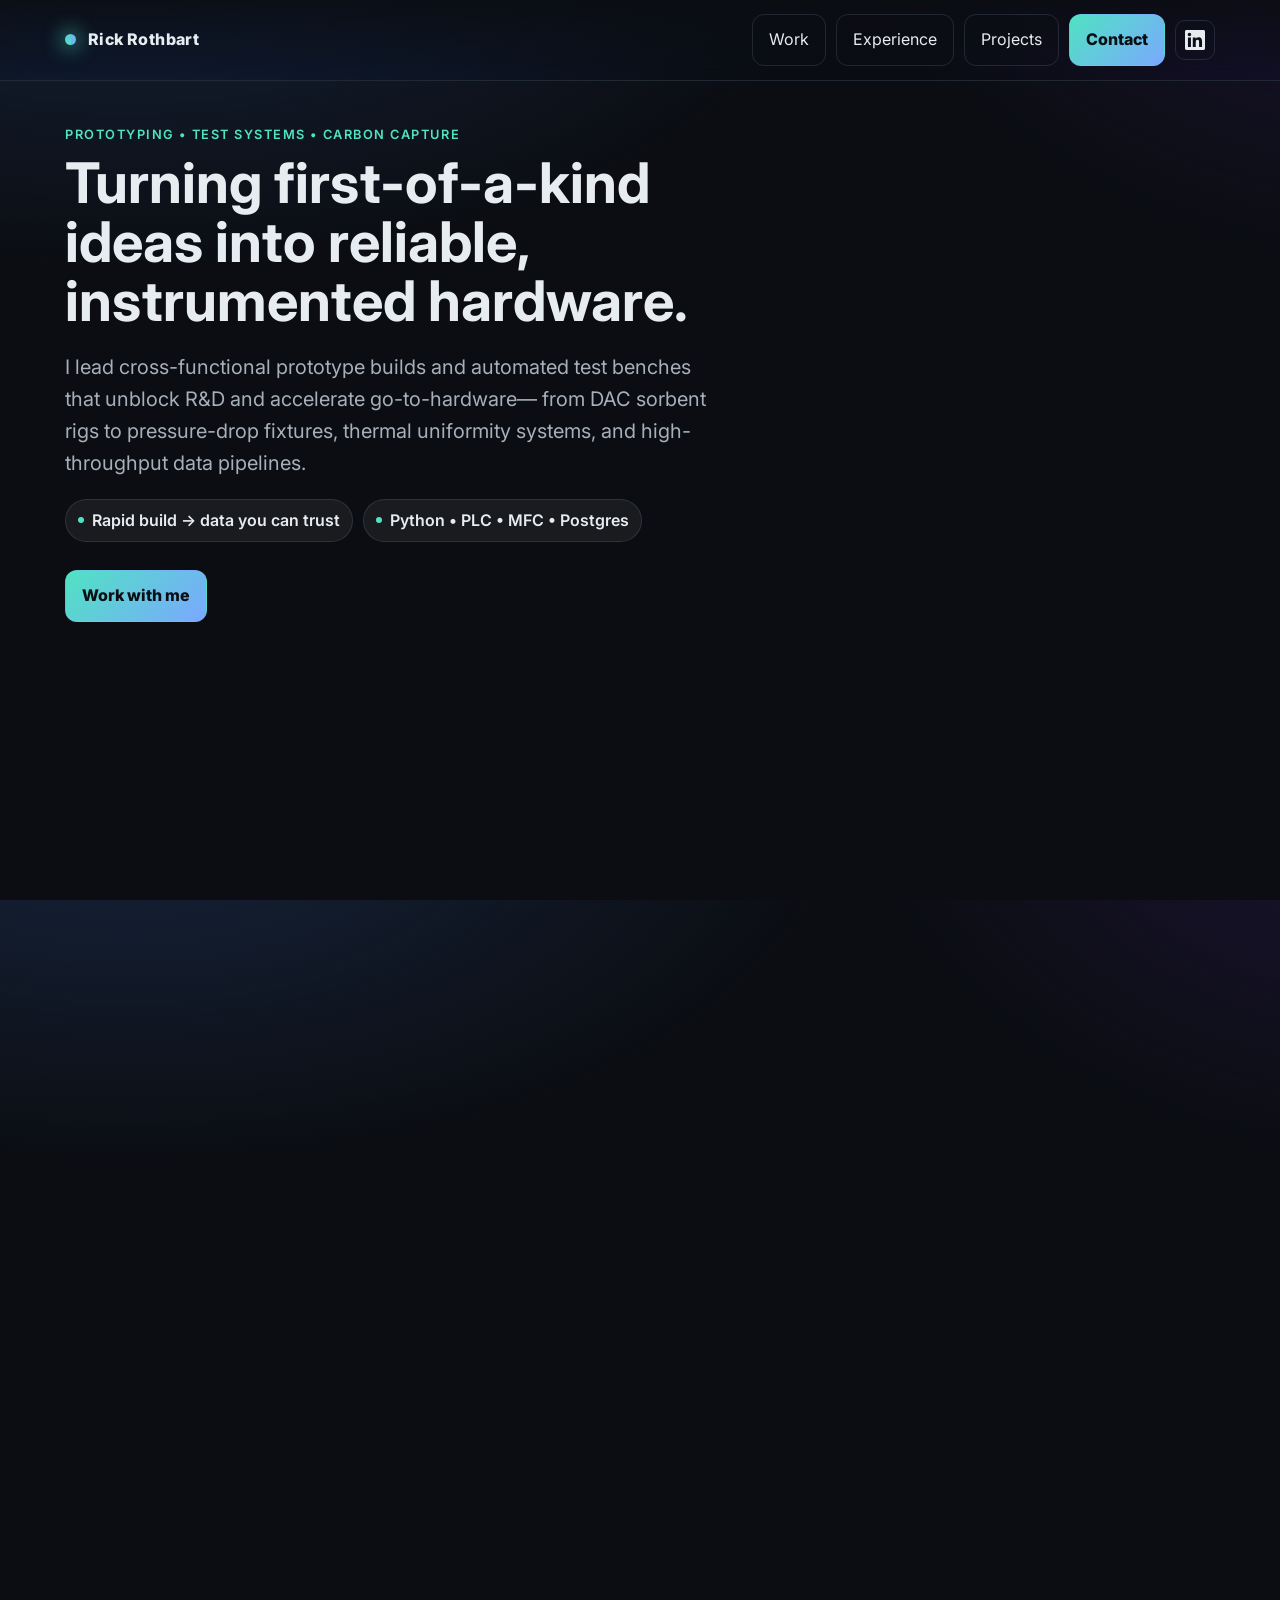
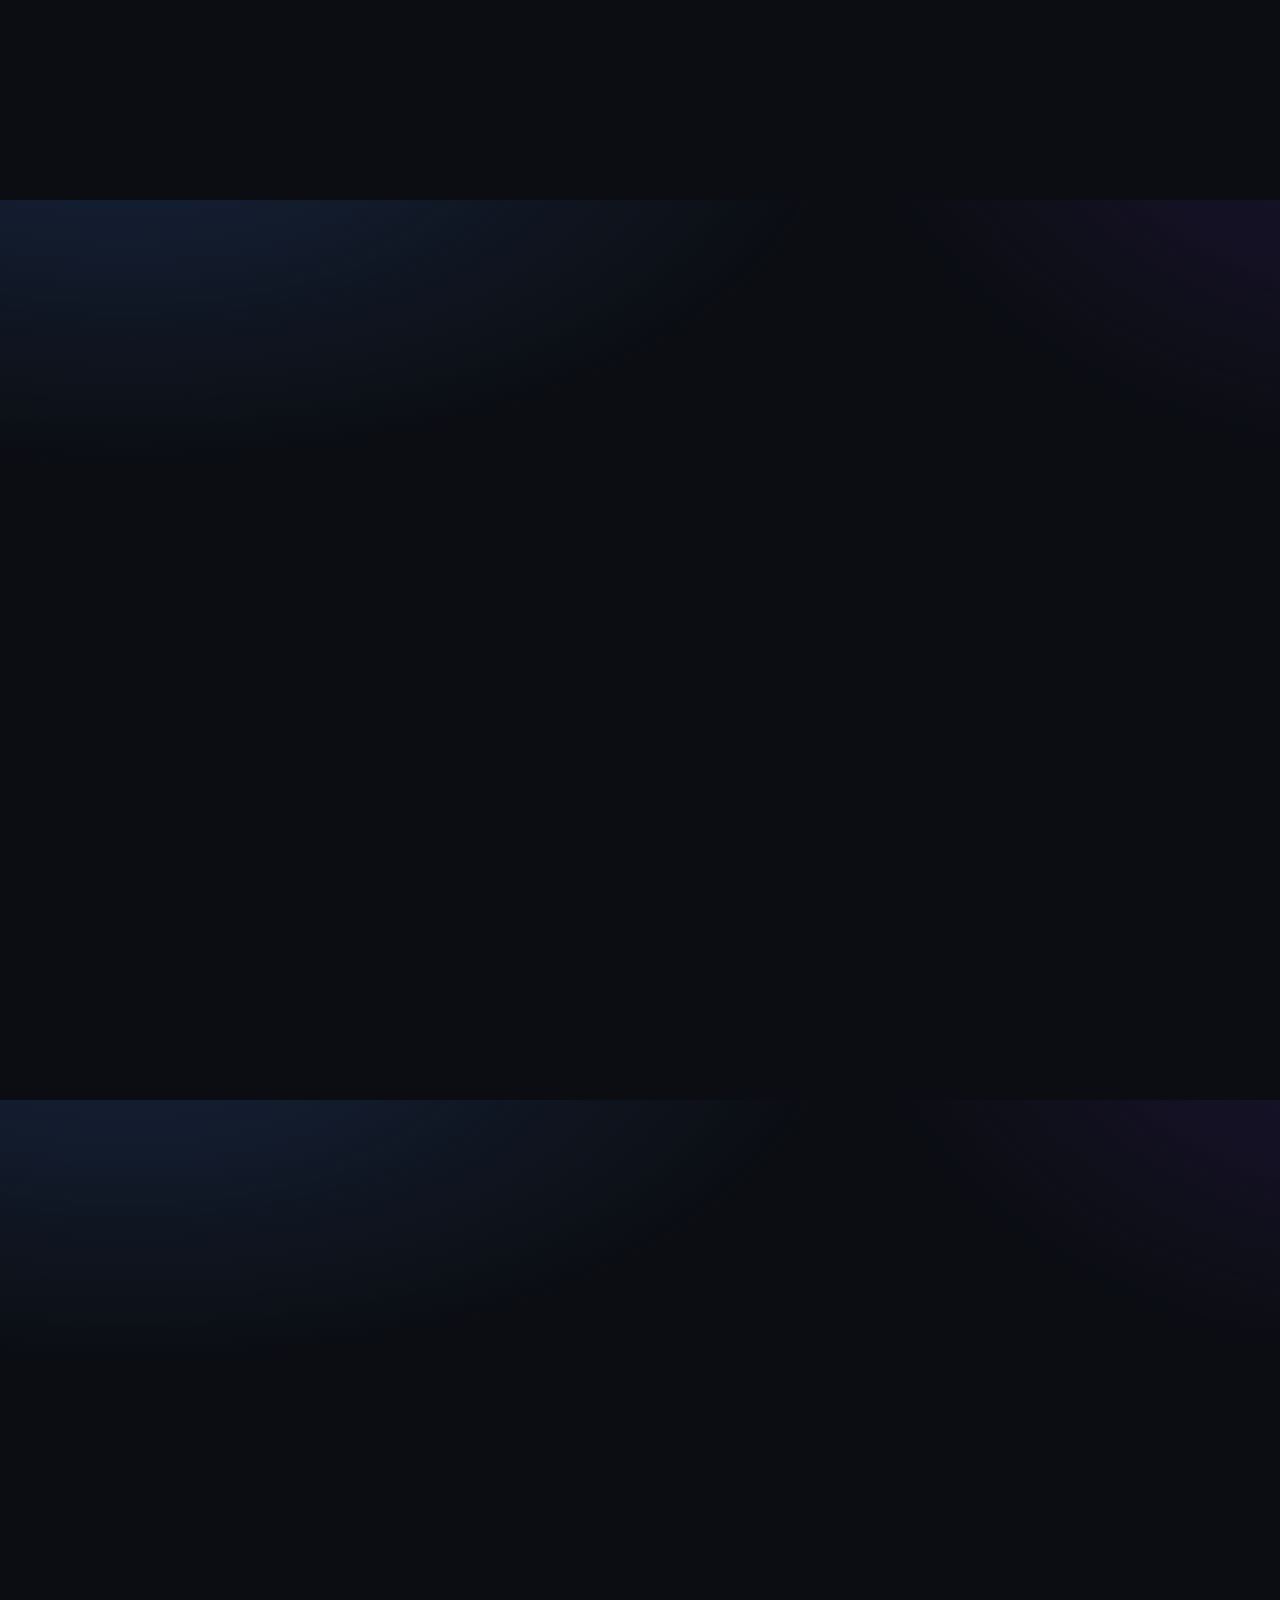
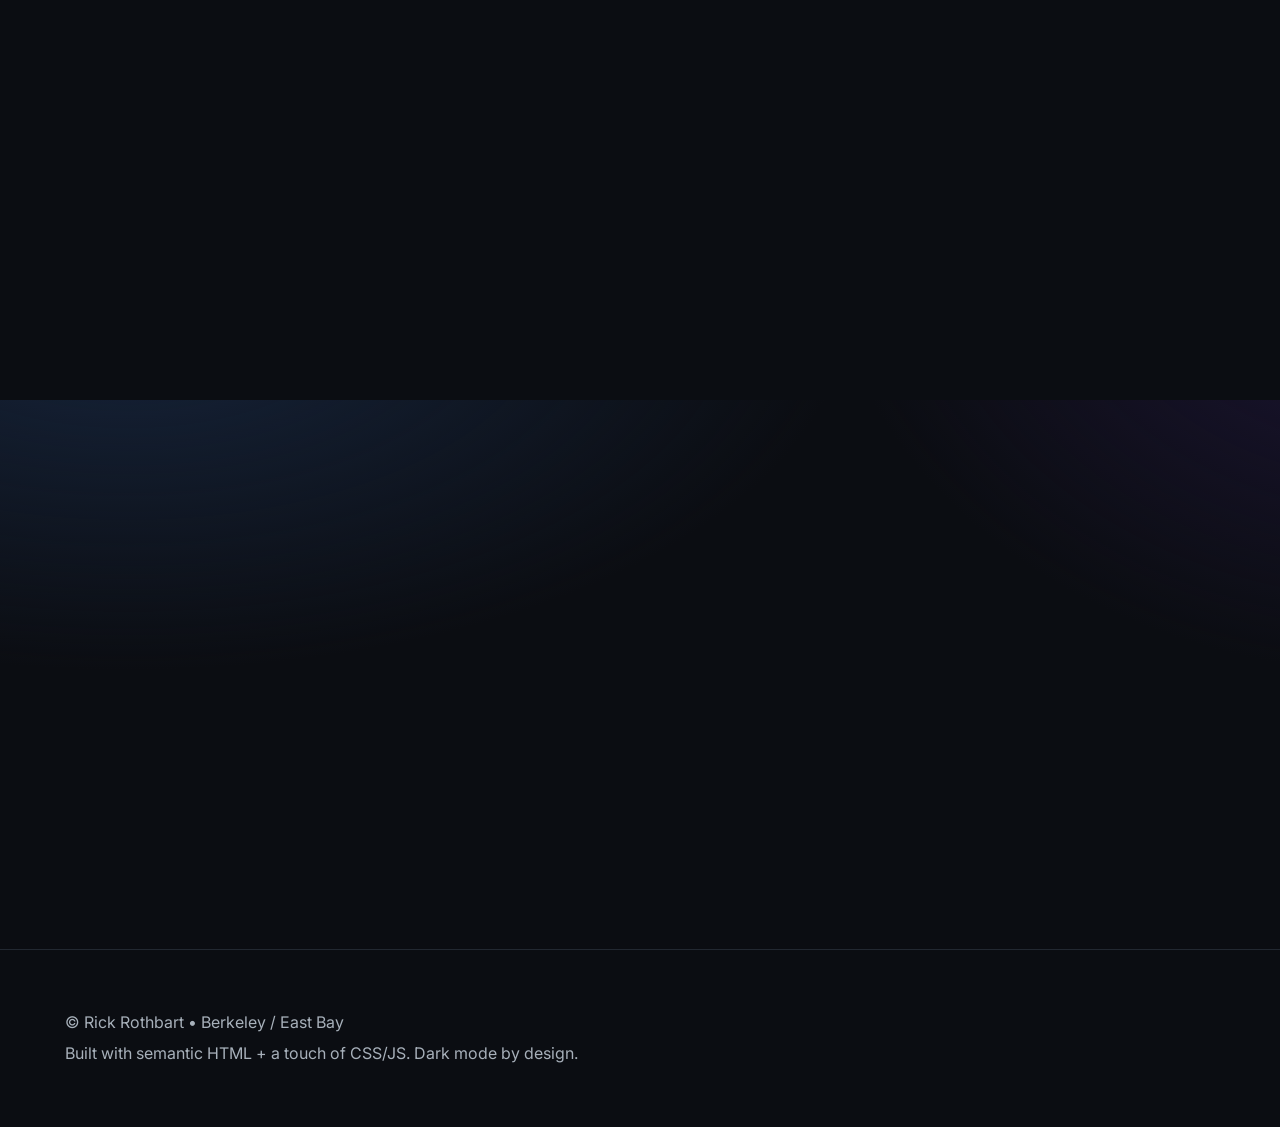
==== commit bb751906: "Broaden the site to show the whole body of work Add a What I do overview, a second intro line, and w" ====
--- a/rickrothbart.html
+++ b/rickrothbart.html
@@ -4,8 +4,7 @@
 <head>
   <meta charset="utf-8" />
   <meta name="viewport" content="width=device-width, initial-scale=1, viewport-fit=cover" />
-  <title>Rick Rothbart — Prototyping, Test Systems & Engineering Capability</title>
-  <meta name="description" content="Rick Rothbart builds the shops, test benches, safety practices and software that hardware R&amp;D teams need to get from an idea to a tested part." />
+  <title>Rick Rothbart — Prototyping & Build Leadership</title>
   
   <!-- Favicon -->
   <link rel="icon" type="image/svg+xml" href="favicon.svg">
@@ -1127,62 +1126,6 @@
 
     .project-link:hover svg {
       transform: translateX(3px);
-    }
-    /* Approach + work grids */
-    .approach-grid {
-      grid-template-columns: repeat(4, 1fr);
-      gap: 20px;
-    }
-
-    .approach-grid .card p {
-      margin: 0;
-      color: var(--muted);
-      font-size: 0.95rem;
-      line-height: 1.5;
-    }
-
-    .work-grid {
-      grid-template-columns: repeat(3, 1fr);
-      gap: 20px;
-    }
-
-    @media (max-width:1000px) {
-      .approach-grid,
-      .work-grid {
-        grid-template-columns: repeat(2, 1fr);
-      }
-    }
-
-    @media (max-width:640px) {
-      .approach-grid,
-      .work-grid {
-        grid-template-columns: 1fr;
-      }
-    }
-
-    .work-card {
-      display: flex;
-      flex-direction: column;
-    }
-
-    .work-card .org {
-      color: var(--brand);
-      font-size: .72rem;
-      font-weight: 600;
-      letter-spacing: .08em;
-      text-transform: uppercase;
-      margin-bottom: 8px;
-    }
-
-    .work-card p {
-      font-size: 0.95rem;
-      line-height: 1.5;
-      margin: 0 0 14px;
-    }
-
-    .work-card p:last-child {
-      margin: auto 0 0;
-      color: var(--muted);
     }
   </style>
 </head>
@@ -1246,20 +1189,20 @@
   <section class="hero">
     <div class="container grid two">
       <div class="reveal in">
-        <span class="kicker">Prototyping • Test Systems • Manufacturing • AI in the Shop</span>
-        <h1>I build what hardware teams need to get from an idea to a tested part.</h1>
+        <span class="kicker">Prototyping • Test Systems • Carbon Capture</span>
+        <h1>Turning first-of-a-kind ideas into reliable, instrumented hardware.</h1>
         <p class="lede">
-          Machine shops, test benches, safety practices, data pipelines, and the software that connects them. For ten
-          years I've found the thing slowing a team down, built the fix, and made it something other people can run.
-          Most recently that's been data-center cooling and carbon capture.
+          I lead cross-functional prototype builds and automated test benches that unblock R&D and accelerate
+          go-to-hardware—
+          from DAC sorbent rigs to pressure-drop fixtures, thermal uniformity systems, and high-throughput data
+          pipelines.
         </p>
         <div class="chip-row">
-          <span class="chip"><span class="dot"></span> Design → part → data, in days</span>
-          <span class="chip"><span class="dot"></span> CAD/CAM • CNC • Python • Controls • CFD workflows</span>
+          <span class="chip"><span class="dot"></span> Rapid build → data you can trust</span>
+          <span class="chip"><span class="dot"></span> Python • PLC • MFC • Postgres</span>
         </div>
         <div class="btn-row">
-          <a class="cta" href="#work">See the work</a>
-          <a class="ghost" href="#contact">Get in touch</a>
+          <a class="cta" href="#contact">Work with me</a>
         </div>
       </div>
 
@@ -1280,10 +1223,10 @@
                 <h3>About Me</h3>
                 <p>Born and raised in the Bay Area, I'm passionate about how we can reduce our impact on our beautiful
                   and fragile world.</p>
-                <p>If I'm not building hardware, I'm outside in nature where I feel most inspired.</p>
+                <p>If I'm not working on climate hardware, I'm outside in nature where I feel most inspired.</p>
                 <div class="skills">
                   <span class="skill-tag">Backpacking</span>
-                  <span class="skill-tag">Art sculptures</span>
+                  <span class="skill-tag">Art scultpures</span>
                   <span class="skill-tag">Community building</span>
                   <span class="skill-tag">Fixing trucks</span>
                 </div>
@@ -1295,101 +1238,46 @@
     </div>
   </section>
 
-  <!-- APPROACH -->
-  <section id="approach" style="padding-bottom:0">
-    <div class="container grid" style="gap:20px">
-      <div class="reveal">
-        <h2 style="margin:0 0 8px; font-size:clamp(24px, 3.2vw, 36px)">What I Do</h2>
-        <p class="lede">The projects change. These four things show up in all of them.</p>
-      </div>
-
-      <div class="grid approach-grid">
-        <article class="card reveal">
-          <h3>Build the capability</h3>
-          <p>A single prototype helps once. A shop, a bench or a workflow keeps paying off, so I look for what the
-            team is missing and build that.</p>
-        </article>
-        <article class="card reveal">
-          <h3>Work across the gaps</h3>
-          <p>Mechanical design, machining, fluids, controls, simulation, software. I know enough of each to catch the
-            problems that sit between specialists.</p>
-        </article>
-        <article class="card reveal">
-          <h3>Check the evidence</h3>
-          <p>Calibrate the fixture, look at the trend and not only the error score, run the hazard review, and keep a
-            person in the loop when software drives a machine.</p>
-        </article>
-        <article class="card reveal">
-          <h3>Hand it over</h3>
-          <p>Procedures, training and documentation so the thing keeps working when I'm not in the room. I started
-            out teaching, and it stuck.</p>
-        </article>
-      </div>
-    </div>
-  </section>
-
   <!-- HIGHLIGHTS -->
   <section id="work">
     <div class="container grid" style="gap:20px">
       <div class="reveal">
         <h2 style="margin:0 0 8px; font-size:clamp(24px, 3.2vw, 36px)">Selected Work</h2>
-        <p class="lede">Newest first. The big results belong to the teams; this is the part I built or led.</p>
+        <p class="lede">A few projects that show how I de-risk builds, create repeatable data, and move programs from
+          concept to confidence.</p>
       </div>
 
-      <div class="grid work-grid">
-        <article class="card work-card reveal">
-          <span class="org">Orbital Materials · 2025 →</span>
-          <h3>In-House Prototyping for Cooling Hardware</h3>
-          <p>Led the introduction of CNC machining and 3D printing for the cooling team: picked the manufacturing approach, commissioned the equipment, and set up the CAD/CAM, print-prep and operating workflows.</p>
-          <p><span class="pill">Result</span> Suitable parts now go from design to a physical prototype in days. Outside fabrication can take weeks or months, so the team gets more design iterations per test cycle.</p>
+      <div class="grid two">
+        <article class="card reveal">
+          <h3>Thermal-Uniformity Joule-Heating Bench</h3>
+          <p>Built a vertical test rig with three thermal cameras at 120° and a Python UI acting as the PID brain to
+            heat sorbents to set-point, log frames to Postgres, and auto-stitch temperature maps.</p>
+          <p><span class="pill">Result</span> Cut test time from ~30–40 min/unit to ~5–10 min and freed engineers from
+            babysitting—unblocked throughput for ~1,000 parts.</p>
         </article>
-        <article class="card work-card reveal">
-          <span class="org">Orbital Materials · 2025 →</span>
-          <h3>AI-Assisted Machining with a Person in the Loop</h3>
-          <p>Connected AI engineering software to the CNC so design changes reach the machine faster. Built operator confirmation and machine-state checks into the workflow, with clear limits on what software is allowed to command.</p>
-          <p><span class="pill">Result</span> Faster fabrication without handing the machine to software. What I learned on the shop floor went back into the product as merged improvements.</p>
+
+        <article class="card reveal">
+          <h3>Pressure-Drop Fixture (500 SLPM)</h3>
+          <p>Designed a clamp fixture with load-cell readout for consistent sealing, drove an MFC and differential
+            pressure transmitter from a Raspberry Pi, and logged temp/RH for correlations.</p>
+          <p><span class="pill">Result</span> High-throughput, reproducible ∆P across monoliths; calibration via
+            known-ID/length pipe model and cross-lab validation.</p>
         </article>
-        <article class="card work-card reveal">
-          <span class="org">Orbital Materials · 2025 →</span>
-          <h3>Test Bench: Concept, Hazard Review, Commissioning</h3>
-          <p>Proposed the simpler single-cold-plate bench the team adopted and led its early design. Led the hazard reviews, wrote a respiratory protection program with outside specialists, and did the troubleshooting and vendor work to keep rigs running.</p>
-          <p><span class="pill">Result</span> A bench the team could operate consistently, with documented safeguards and training in place as testing expanded.</p>
+
+        <article class="card reveal">
+          <h3>Modulita Build Leadership</h3>
+          <p>Ran daily stand-ups across Controls, Process, Mechanical, and Electrical; sequenced build schedule,
+            surfaced blockers & at-risk items, and issued crisp status to leadership.</p>
+          <p><span class="pill">Result</span> Hit aggressive three-week build target, de-risked critical path, and kept
+            teams unblocked.</p>
         </article>
-        <article class="card work-card reveal">
-          <span class="org">Orbital Materials · 2025 →</span>
-          <h3>Simulation and Test Data You Can Act On</h3>
-          <p>Built tooling to run, monitor and recover CFD simulations, and helped set up the first analysis workflows linking measurements, plots, hypotheses and next experiments. Also set up shared, versioned P&amp;IDs across rigs.</p>
-          <p><span class="pill">Result</span> Unblocked colleagues stuck on infrastructure, and caught a model comparison where good-looking aggregate error scores were hiding wrong trends.</p>
-        </article>
-        <article class="card work-card reveal">
-          <span class="org">Noya · 2023–25</span>
-          <h3>Thermal-Uniformity Joule-Heating Bench</h3>
-          <p>Built a vertical test rig with three thermal cameras at 120° and a Python UI acting as the PID brain to heat sorbents to set-point, log frames to Postgres, and auto-stitch temperature maps.</p>
-          <p><span class="pill">Result</span> Cut test time from ~30–40 min/unit to ~5–10 min, freed engineers from babysitting, and unblocked throughput for ~1,000 parts.</p>
-        </article>
-        <article class="card work-card reveal">
-          <span class="org">Noya · 2023–25</span>
-          <h3>Pressure-Drop Fixture (500 SLPM)</h3>
-          <p>Designed a clamp fixture with load-cell readout for consistent sealing, drove an MFC and differential pressure transmitter from a Raspberry Pi, and logged temp/RH for correlations.</p>
-          <p><span class="pill">Result</span> High-throughput, reproducible ∆P across monoliths, calibrated against a known-ID/length pipe model and validated across labs.</p>
-        </article>
-        <article class="card work-card reveal">
-          <span class="org">Noya · 2023–25</span>
-          <h3>Modulita Build Leadership</h3>
-          <p>Ran daily stand-ups across Controls, Process, Mechanical, and Electrical; sequenced the build schedule, surfaced blockers and at-risk items, and kept leadership current on status.</p>
-          <p><span class="pill">Result</span> Hit an aggressive three-week build target and kept four teams unblocked on the critical path.</p>
-        </article>
-        <article class="card work-card reveal">
-          <span class="org">Noya · 2023–25</span>
+
+        <article class="card reveal">
           <h3>Fabrication Shop from Zero → Productive</h3>
-          <p>Scoped requirements across teams, laid out a 2,000 sq-ft space in CAD, sourced key tools (mills, saws, waterjet/laser access), and wrote the procedures and training for rapid iteration.</p>
-          <p><span class="pill">Result</span> In-house capability turned multi-week waits into same-day parts.</p>
-        </article>
-        <article class="card work-card reveal">
-          <span class="org">Laney College · 2016–23</span>
-          <h3>A Makerspace and 1,500+ Students</h3>
-          <p>Built the makerspace program and ran a multi-tool lab. Taught laser cutting, CNC and 3D printing to people who had mostly never touched the machines.</p>
-          <p><span class="pill">Result</span> More than 1,500 students trained, and the habit I still work from: a tool only counts once other people can use it safely without me.</p>
+          <p>Scoped requirements across teams, laid out a 2,000 sq-ft space in CAD, sourced key tools (mills, saws,
+            waterjet/laser access), and built procedures + training for rapid iteration.</p>
+          <p><span class="pill">Result</span> In-house capability turned multi-week waits into same-day parts; velocity
+            without chaos.</p>
         </article>
       </div>
     </div>
@@ -1446,8 +1334,8 @@
                           rel="noopener" style="color:var(--brand); text-decoration:none;">Noya</a></h4>
                       <p style="margin:0 0 6px; font-size:0.8rem; font-weight:600">ME Tech / Acting Manufacturing
                         Engineer</p>
-                      <p style="margin:0; font-size:0.75rem; color:var(--muted); line-height:1.3">Automated test benches, shop
-                        build‑out from zero, and cross‑functional build leadership for DAC.</p>
+                      <p style="margin:0; font-size:0.75rem; color:var(--muted); line-height:1.3">Swiss‑army knife: test
+                        benches, prototypes, shop build‑out, cross‑functional builds.</p>
                     </div>
                   </div>
                 </div>
@@ -1470,8 +1358,8 @@
                           target="_blank" rel="noopener" style="color:var(--brand); text-decoration:none;">Orbital
                           Materials</a></h4>
                       <p style="margin:0 0 6px; font-size:0.8rem; font-weight:600">Prototype Researcher</p>
-                      <p style="margin:0; font-size:0.75rem; color:var(--muted); line-height:1.3">Data‑center cooling & integrated DAC:
-                        in‑house machining, test benches, safety, and AI‑assisted engineering workflows.</p>
+                      <p style="margin:0; font-size:0.75rem; color:var(--muted); line-height:1.3">Prototyping researcher
+                        focused on high‑efficiency data center cooling & integrated DAC; rapid build/test cycles.</p>
                     </div>
                   </div>
                 </div>
@@ -1548,7 +1436,7 @@
     <div class="container grid" style="gap:22px">
       <div class="reveal">
         <h2 style="margin:0 0 8px; font-size:clamp(24px, 3.2vw, 36px)">Let's Build Something</h2>
-        <p class="lede">Got a hardware problem that needs a shop, a bench, or a faster way to test? Drop me a line.</p>
+        <p class="lede">Ready to turn your first-of-a-kind challenge into reliable hardware? Drop me a line.</p>
       </div>
 
       <div class="card reveal">
